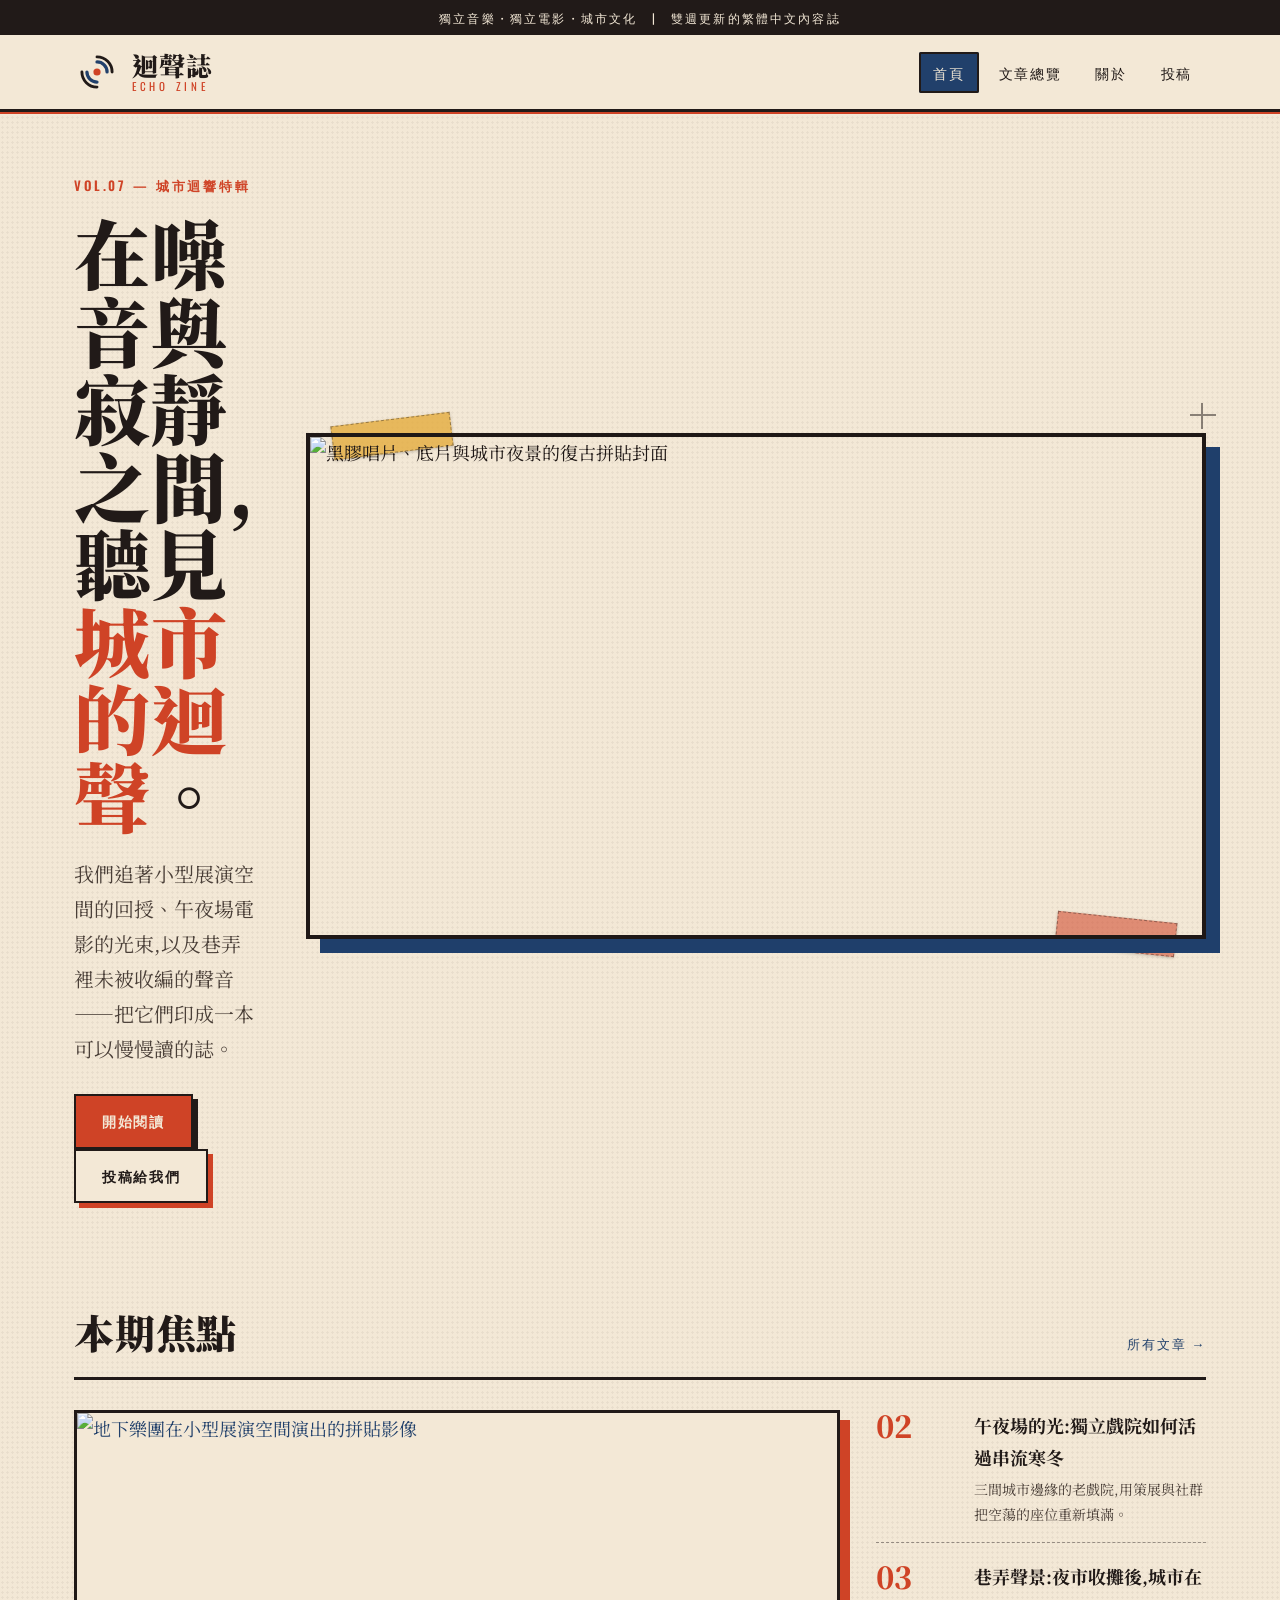
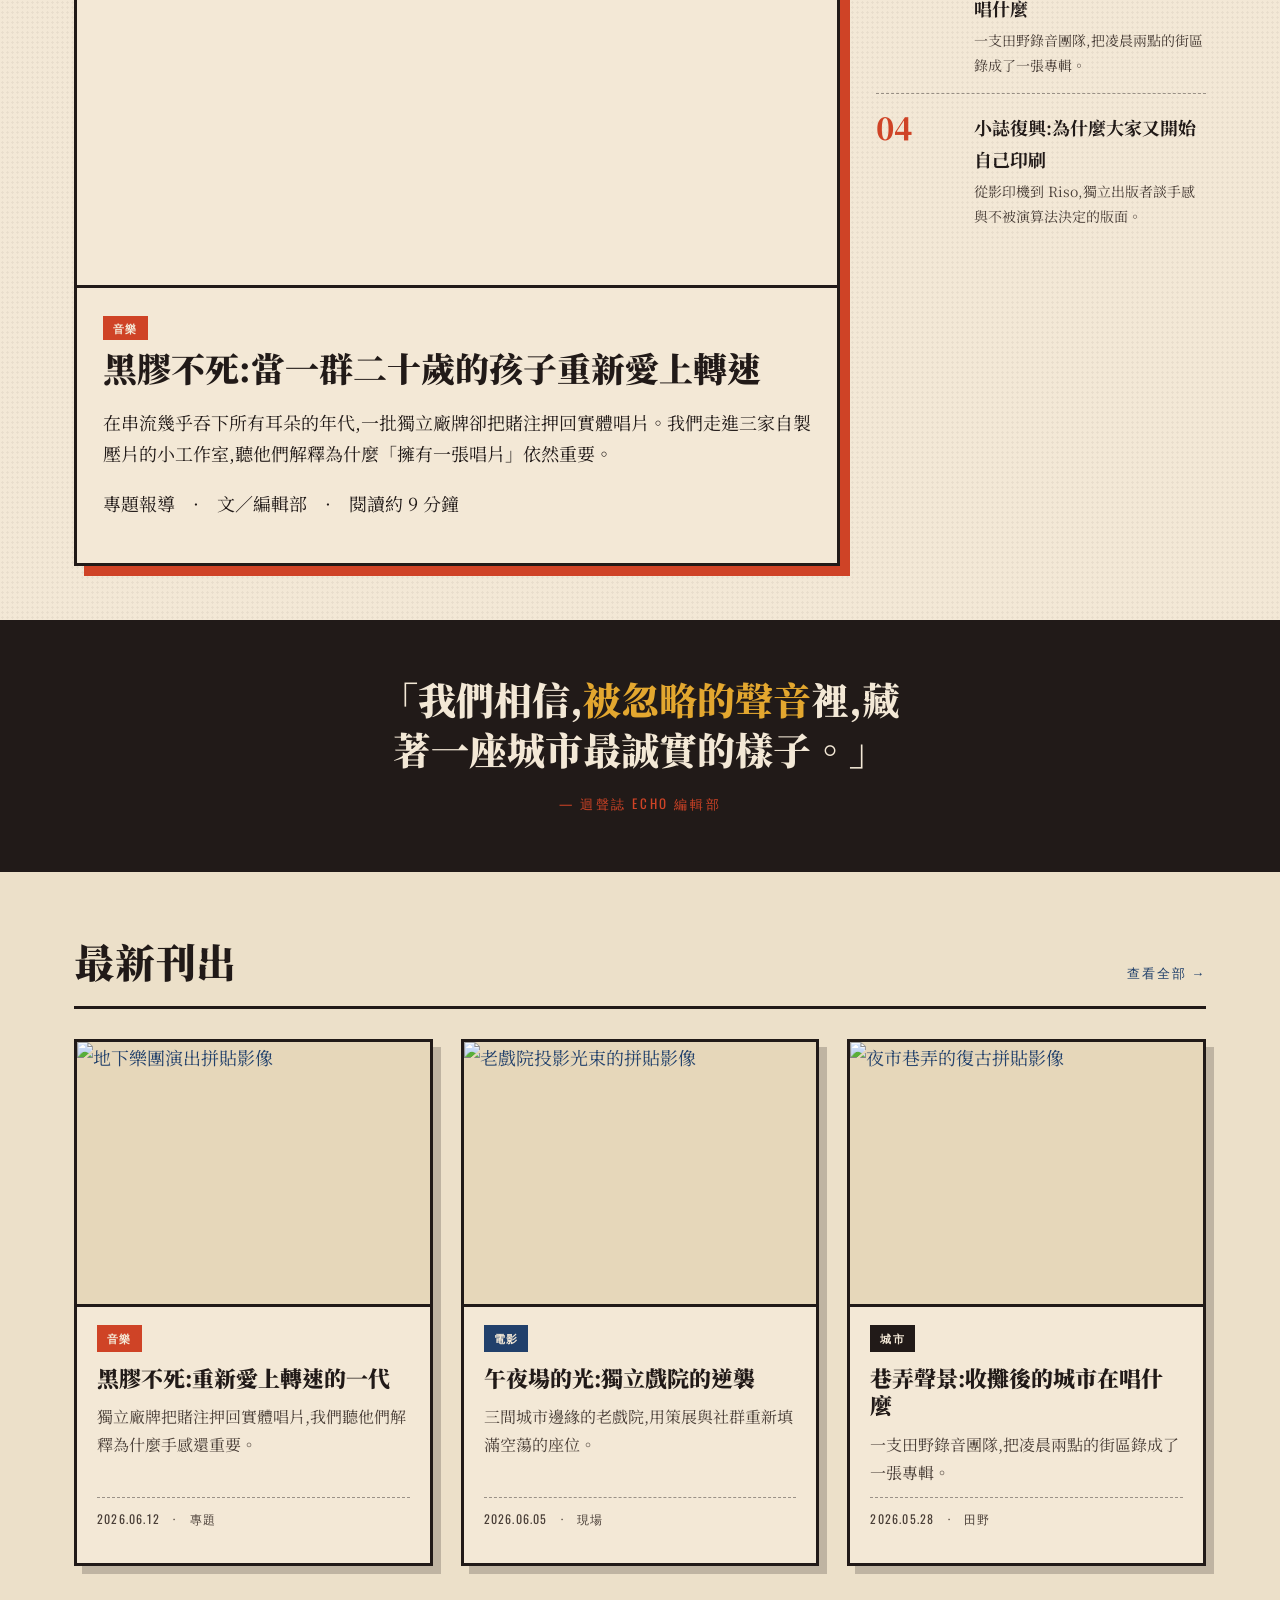
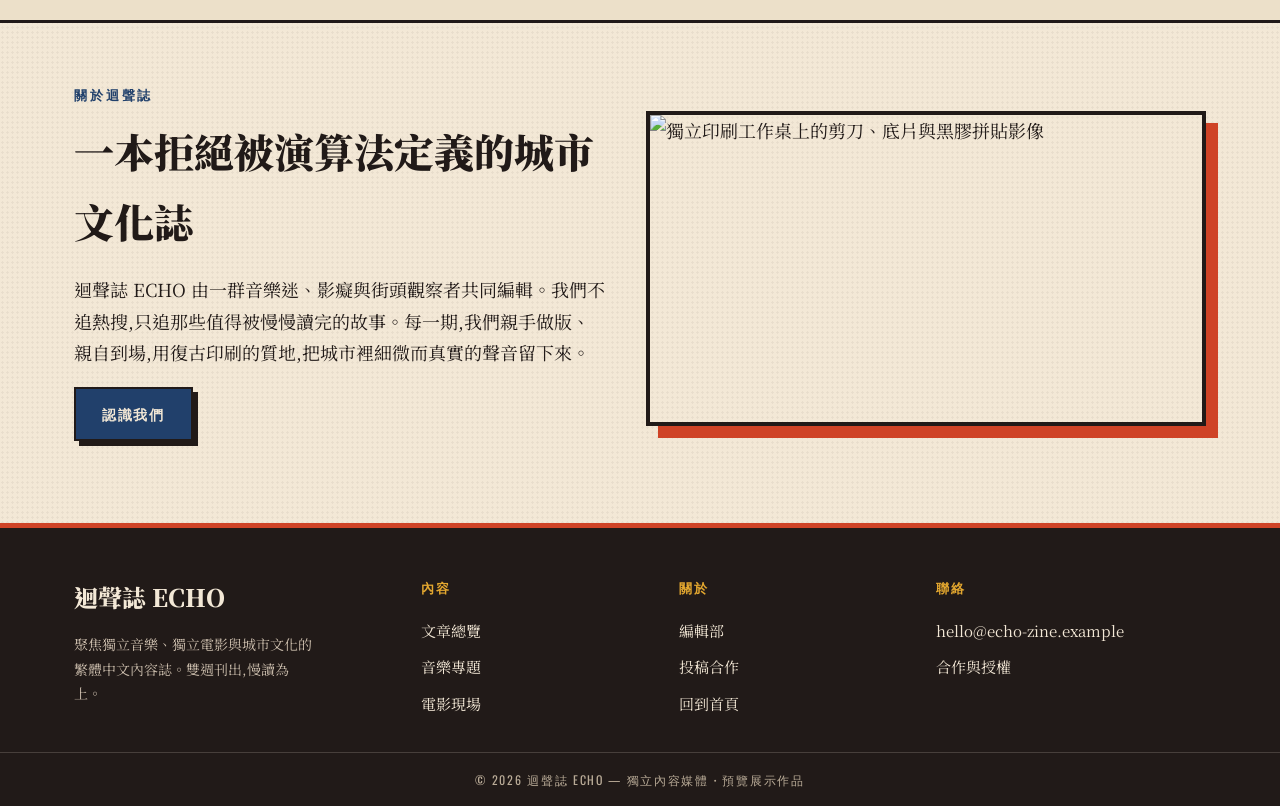
==== index.html @ e26f90a2 "迴聲誌 ECHO 預覽站初版" ====
<!DOCTYPE html>
<html lang="zh-Hant">
<head>
<meta charset="UTF-8">
<meta name="viewport" content="width=device-width, initial-scale=1">
<title>迴聲誌 ECHO｜獨立音樂・電影・城市文化內容誌</title>
<meta name="description" content="迴聲誌 ECHO 是一本聚焦獨立音樂、獨立電影與城市文化的繁體中文內容媒體。我們報導地下樂團、小型影展、街區巷弄與創作者故事,以復古印刷的編輯眼光記錄這座城市的迴響。">
<meta name="keywords" content="獨立音樂,獨立電影,城市文化,地下樂團,影展,黑膠,文化誌,內容媒體,迴聲誌,ECHO">
<link rel="canonical" href="https://izzo24.github.io/echo-zine/index.html">
<meta property="og:type" content="website">
<meta property="og:site_name" content="迴聲誌 ECHO">
<meta property="og:title" content="迴聲誌 ECHO｜獨立音樂・電影・城市文化內容誌">
<meta property="og:description" content="聚焦獨立音樂、獨立電影與城市文化的繁體中文內容媒體,以復古印刷的編輯眼光記錄城市迴響。">
<meta property="og:url" content="https://izzo24.github.io/echo-zine/index.html">
<meta property="og:image" content="https://izzo24.github.io/echo-zine/images/hero.webp">
<meta name="twitter:card" content="summary_large_image">
<link rel="icon" href="./favicon.svg" type="image/svg+xml">
<link rel="preconnect" href="https://fonts.googleapis.com">
<link rel="preconnect" href="https://fonts.gstatic.com" crossorigin>
<link href="https://fonts.googleapis.com/css2?family=Noto+Serif+TC:wght@400;700;900&family=Oswald:wght@500;600&display=swap" rel="stylesheet">
<link rel="stylesheet" href="./style.css">
<script type="application/ld+json">
{
  "@context":"https://schema.org",
  "@graph":[
    {"@type":"Organization","@id":"https://izzo24.github.io/echo-zine/#org","name":"迴聲誌 ECHO","url":"https://izzo24.github.io/echo-zine/","logo":"https://izzo24.github.io/echo-zine/favicon.svg","description":"聚焦獨立音樂、獨立電影與城市文化的繁體中文內容媒體。","sameAs":[]},
    {"@type":"WebSite","@id":"https://izzo24.github.io/echo-zine/#site","url":"https://izzo24.github.io/echo-zine/","name":"迴聲誌 ECHO","inLanguage":"zh-Hant","publisher":{"@id":"https://izzo24.github.io/echo-zine/#org"}}
  ]
}
</script>
</head>
<body>
<div class="topbar">獨立音樂・獨立電影・城市文化　|　雙週更新的繁體中文內容誌</div>
<header class="site-header">
  <nav class="nav" aria-label="主選單">
    <a class="brand" href="./index.html" aria-label="迴聲誌 ECHO 首頁">
      <svg viewBox="0 0 64 64" role="img" aria-hidden="true">
        <circle cx="32" cy="32" r="5" fill="#cf4326"/>
        <path d="M32 18a14 14 0 0 1 14 14" fill="none" stroke="#21406b" stroke-width="4.5" stroke-linecap="round"/>
        <path d="M32 11a21 21 0 0 1 21 21" fill="none" stroke="#211a18" stroke-width="4" stroke-linecap="round"/>
        <path d="M32 46a14 14 0 0 1-14-14" fill="none" stroke="#21406b" stroke-width="4.5" stroke-linecap="round"/>
        <path d="M32 53a21 21 0 0 1-21-21" fill="none" stroke="#211a18" stroke-width="4" stroke-linecap="round"/>
      </svg>
      <span class="brand-text"><span class="zh">迴聲誌</span><span class="en">Echo Zine</span></span>
    </a>
    <button class="nav-toggle" aria-expanded="false" aria-controls="nav-links">選單</button>
    <ul class="nav-links" id="nav-links">
      <li><a href="./index.html" aria-current="page">首頁</a></li>
      <li><a href="./articles.html">文章總覽</a></li>
      <li><a href="./about.html">關於</a></li>
      <li><a href="./submit.html">投稿</a></li>
    </ul>
  </nav>
</header>

<main>
  <!-- HERO -->
  <section class="hero">
    <div class="container hero-grid">
      <div class="hero-copy">
        <span class="kicker">Vol.07 — 城市迴響特輯</span>
        <h1>在噪音與寂靜之間,<br>聽見<span class="em">城市的迴聲</span>。</h1>
        <p class="lead">我們追著小型展演空間的回授、午夜場電影的光束,以及巷弄裡未被收編的聲音——把它們印成一本可以慢慢讀的誌。</p>
        <div>
          <a class="btn" href="./articles.html">開始閱讀</a>
          <a class="btn btn--ghost" href="./submit.html">投稿給我們</a>
        </div>
      </div>
      <div class="hero-figure">
        <span class="tape" aria-hidden="true"></span>
        <span class="tape tape--2" aria-hidden="true"></span>
        <span class="regmark" style="top:-30px;right:-10px" aria-hidden="true"></span>
        <img src="./images/hero.webp" width="900" height="506" alt="黑膠唱片、底片與城市夜景的復古拼貼封面" fetchpriority="high">
      </div>
    </div>
  </section>

  <!-- FEATURED -->
  <section class="section">
    <div class="container">
      <div class="sec-head">
        <h2>本期焦點</h2>
        <a class="more" href="./articles.html">所有文章 →</a>
      </div>
      <div class="feature">
        <article class="feature-main">
          <a href="./article-vinyl.html"><img src="./images/music.webp" width="760" height="475" alt="地下樂團在小型展演空間演出的拼貼影像"></a>
          <div class="fm-body">
            <span class="tag">音樂</span>
            <h3><a href="./article-vinyl.html">黑膠不死:當一群二十歲的孩子重新愛上轉速</a></h3>
            <p class="excerpt">在串流幾乎吞下所有耳朵的年代,一批獨立廠牌卻把賭注押回實體唱片。我們走進三家自製壓片的小工作室,聽他們解釋為什麼「擁有一張唱片」依然重要。</p>
            <p class="meta">專題報導　·　文／編輯部　·　閱讀約 9 分鐘</p>
          </div>
        </article>
        <div class="feature-list">
          <article class="mini">
            <div class="num">02</div>
            <div>
              <h4><a href="./article-cinema.html">午夜場的光:獨立戲院如何活過串流寒冬</a></h4>
              <p>三間城市邊緣的老戲院,用策展與社群把空蕩的座位重新填滿。</p>
            </div>
          </article>
          <article class="mini">
            <div class="num">03</div>
            <div>
              <h4><a href="./articles.html">巷弄聲景:夜市收攤後,城市在唱什麼</a></h4>
              <p>一支田野錄音團隊,把凌晨兩點的街區錄成了一張專輯。</p>
            </div>
          </article>
          <article class="mini">
            <div class="num">04</div>
            <div>
              <h4><a href="./articles.html">小誌復興:為什麼大家又開始自己印刷</a></h4>
              <p>從影印機到 Riso,獨立出版者談手感與不被演算法決定的版面。</p>
            </div>
          </article>
        </div>
      </div>
    </div>
  </section>

  <!-- QUOTE BAND -->
  <section class="band">
    <div class="container">
      <blockquote>「我們相信,<span class="em">被忽略的聲音</span>裡,藏著一座城市最誠實的樣子。」</blockquote>
      <cite>— 迴聲誌 ECHO 編輯部</cite>
    </div>
  </section>

  <!-- LATEST GRID -->
  <section class="section section--alt">
    <div class="container">
      <div class="sec-head">
        <h2>最新刊出</h2>
        <a class="more" href="./articles.html">查看全部 →</a>
      </div>
      <div class="card-grid">
        <article class="card">
          <a class="card-thumb" href="./article-vinyl.html"><img src="./images/music.webp" width="360" height="270" alt="地下樂團演出拼貼影像" loading="lazy"></a>
          <div class="card-body">
            <span class="tag">音樂</span>
            <h3><a href="./article-vinyl.html">黑膠不死:重新愛上轉速的一代</a></h3>
            <p class="excerpt">獨立廠牌把賭注押回實體唱片,我們聽他們解釋為什麼手感還重要。</p>
            <p class="meta">2026.06.12　·　專題</p>
          </div>
        </article>
        <article class="card">
          <a class="card-thumb" href="./article-cinema.html"><img src="./images/cinema.webp" width="360" height="270" alt="老戲院投影光束的拼貼影像" loading="lazy"></a>
          <div class="card-body">
            <span class="tag tag--blue">電影</span>
            <h3><a href="./article-cinema.html">午夜場的光:獨立戲院的逆襲</a></h3>
            <p class="excerpt">三間城市邊緣的老戲院,用策展與社群重新填滿空蕩的座位。</p>
            <p class="meta">2026.06.05　·　現場</p>
          </div>
        </article>
        <article class="card">
          <a class="card-thumb" href="./articles.html"><img src="./images/city.webp" width="360" height="270" alt="夜市巷弄的復古拼貼影像" loading="lazy"></a>
          <div class="card-body">
            <span class="tag tag--ink">城市</span>
            <h3><a href="./articles.html">巷弄聲景:收攤後的城市在唱什麼</a></h3>
            <p class="excerpt">一支田野錄音團隊,把凌晨兩點的街區錄成了一張專輯。</p>
            <p class="meta">2026.05.28　·　田野</p>
          </div>
        </article>
      </div>
    </div>
  </section>

  <!-- ABOUT TEASER -->
  <section class="section">
    <div class="container about-hero">
      <div>
        <span class="kicker kicker--blue">關於迴聲誌</span>
        <h2 style="font-family:var(--font-head);font-weight:900;font-size:clamp(26px,3.4vw,40px);margin:.2em 0 .4em;">一本拒絕被演算法定義的城市文化誌</h2>
        <p>迴聲誌 ECHO 由一群音樂迷、影癡與街頭觀察者共同編輯。我們不追熱搜,只追那些值得被慢慢讀完的故事。每一期,我們親手做版、親自到場,用復古印刷的質地,把城市裡細微而真實的聲音留下來。</p>
        <p><a class="btn btn--blue" href="./about.html">認識我們</a></p>
      </div>
      <img src="./images/studio.webp" width="560" height="315" alt="獨立印刷工作桌上的剪刀、底片與黑膠拼貼影像" loading="lazy">
    </div>
  </section>
</main>

<footer class="site-footer">
  <div class="footer-grid">
    <div class="footer-brand">
      <div class="zh">迴聲誌 ECHO</div>
      <p>聚焦獨立音樂、獨立電影與城市文化的繁體中文內容誌。雙週刊出,慢讀為上。</p>
    </div>
    <div>
      <h4>內容</h4>
      <a href="./articles.html">文章總覽</a>
      <a href="./article-vinyl.html">音樂專題</a>
      <a href="./article-cinema.html">電影現場</a>
    </div>
    <div>
      <h4>關於</h4>
      <a href="./about.html">編輯部</a>
      <a href="./submit.html">投稿合作</a>
      <a href="./index.html">回到首頁</a>
    </div>
    <div>
      <h4>聯絡</h4>
      <a href="./submit.html">hello@echo-zine.example</a>
      <a href="./submit.html">合作與授權</a>
    </div>
  </div>
  <div class="footer-bottom">© <span data-year>2026</span> 迴聲誌 ECHO — 獨立內容媒體・預覽展示作品</div>
</footer>
<script src="./main.js"></script>
</body>
</html>
---- style.css ----
/* ======================================================================
   迴聲誌 ECHO — 復古印刷・拼貼 zine 風格
   獨立音樂・電影・城市文化內容媒體
   色彩、字級皆以 CSS 變數管理；RWD;無 Emoji。
   ====================================================================== */

:root{
  --paper:#f3e8d6;
  --paper-2:#ece0c9;
  --paper-3:#e6d7ba;
  --ink:#211a18;
  --ink-soft:#4a3f38;
  --red:#cf4326;
  --red-deep:#a8331c;
  --blue:#21406b;
  --blue-deep:#162f4d;
  --mustard:#e3a72f;
  --line:rgba(33,26,24,.18);
  --line-strong:rgba(33,26,24,.42);
  --shadow:rgba(33,26,24,.22);
  --font-head:"Noto Serif TC",Georgia,serif;
  --font-body:"Noto Serif TC",Georgia,serif;
  --font-label:"Oswald","Noto Sans TC",sans-serif;
  --maxw:1180px;
}

*,*::before,*::after{box-sizing:border-box;}
html{scroll-behavior:smooth;}
body{
  margin:0;
  font-family:var(--font-body);
  color:var(--ink);
  background-color:var(--paper);
  background-image:
    radial-gradient(rgba(33,26,24,.05) 1px,transparent 1.4px);
  background-size:5px 5px;
  line-height:1.75;
  font-size:18px;
  -webkit-font-smoothing:antialiased;
  text-rendering:optimizeLegibility;
}
img{max-width:100%;display:block;}
a{color:var(--blue);text-decoration:none;}
a:hover{color:var(--red);}

.container{max-width:var(--maxw);margin:0 auto;padding:0 24px;}

/* ---------- Labels / eyebrows ---------- */
.kicker{
  font-family:var(--font-label);
  text-transform:uppercase;
  letter-spacing:.22em;
  font-weight:600;
  font-size:13px;
  color:var(--red);
  display:inline-block;
}
.kicker--blue{color:var(--blue);}

/* ---------- Header / Nav ---------- */
.topbar{
  background:var(--ink);
  color:var(--paper);
  font-family:var(--font-label);
  text-transform:uppercase;
  letter-spacing:.18em;
  font-size:12px;
  text-align:center;
  padding:7px 16px;
}
.site-header{
  position:sticky;top:0;z-index:50;
  background:var(--paper);
  border-bottom:3px solid var(--ink);
  box-shadow:0 2px 0 var(--red);
}
.nav{
  display:flex;align-items:center;justify-content:space-between;
  gap:18px;padding:14px 24px;max-width:var(--maxw);margin:0 auto;
}
.brand{display:flex;align-items:center;gap:12px;}
.brand svg{display:block;height:46px;width:auto;}
.brand-text{line-height:1;}
.brand-text .zh{font-family:var(--font-head);font-weight:900;font-size:26px;letter-spacing:.04em;color:var(--ink);}
.brand-text .en{font-family:var(--font-label);text-transform:uppercase;letter-spacing:.34em;font-size:11px;color:var(--red);display:block;margin-top:3px;}
.nav-links{display:flex;gap:6px;align-items:center;list-style:none;margin:0;padding:0;}
.nav-links a{
  font-family:var(--font-label);
  text-transform:uppercase;letter-spacing:.12em;font-size:14px;font-weight:500;
  color:var(--ink);padding:8px 12px;border:2px solid transparent;border-radius:2px;
}
.nav-links a:hover,.nav-links a[aria-current="page"]{
  color:var(--paper);background:var(--blue);border-color:var(--ink);
}
.nav-toggle{display:none;background:var(--ink);color:var(--paper);border:none;
  font-family:var(--font-label);text-transform:uppercase;letter-spacing:.1em;
  padding:9px 14px;font-size:14px;cursor:pointer;}

/* ---------- Buttons ---------- */
.btn{
  display:inline-block;font-family:var(--font-label);text-transform:uppercase;
  letter-spacing:.12em;font-weight:600;font-size:14px;padding:13px 26px;
  border:2.5px solid var(--ink);background:var(--red);color:var(--paper);
  box-shadow:5px 5px 0 var(--ink);transition:transform .12s,box-shadow .12s;cursor:pointer;
}
.btn:hover{color:var(--paper);transform:translate(2px,2px);box-shadow:2px 2px 0 var(--ink);}
.btn--blue{background:var(--blue);}
.btn--ghost{background:var(--paper);color:var(--ink);box-shadow:5px 5px 0 var(--red);}
.btn--ghost:hover{color:var(--ink);}

/* ---------- Hero ---------- */
.hero{padding:56px 0 40px;position:relative;overflow:hidden;}
.hero-grid{display:grid;grid-template-columns:1.05fr .95fr;gap:48px;align-items:center;}
.hero h1{
  font-family:var(--font-head);font-weight:900;line-height:1.02;
  font-size:clamp(40px,6vw,76px);margin:.18em 0 .3em;letter-spacing:.01em;
}
.hero h1 .em{color:var(--red);}
.hero p.lead{font-size:20px;color:var(--ink-soft);margin:0 0 28px;max-width:34ch;}
.hero-figure{position:relative;}
.hero-figure img{
  border:4px solid var(--ink);
  box-shadow:14px 14px 0 var(--blue);
  filter:contrast(1.02);
}
.tape{
  position:absolute;width:120px;height:34px;background:rgba(227,167,47,.72);
  border:1px dashed rgba(33,26,24,.4);transform:rotate(-7deg);
  top:-14px;left:26px;box-shadow:0 1px 3px var(--shadow);
}
.tape--2{top:auto;left:auto;bottom:-12px;right:30px;transform:rotate(6deg);background:rgba(207,67,38,.55);}

/* registration mark */
.regmark{position:absolute;width:26px;height:26px;opacity:.5;}
.regmark::before,.regmark::after{content:"";position:absolute;background:var(--ink);}
.regmark::before{left:11px;top:0;width:2px;height:26px;}
.regmark::after{top:11px;left:0;height:2px;width:26px;}

/* ---------- Section heading ---------- */
.section{padding:54px 0;}
.section--alt{background:var(--paper-2);border-top:3px solid var(--ink);border-bottom:3px solid var(--ink);}
.sec-head{display:flex;align-items:baseline;justify-content:space-between;gap:16px;
  border-bottom:3px solid var(--ink);padding-bottom:10px;margin-bottom:30px;flex-wrap:wrap;}
.sec-head h2{font-family:var(--font-head);font-weight:900;font-size:clamp(26px,3.4vw,40px);margin:0;letter-spacing:.02em;}
.sec-head .more{font-family:var(--font-label);text-transform:uppercase;letter-spacing:.14em;font-size:13px;}

/* ---------- Article cards ---------- */
.card-grid{display:grid;grid-template-columns:repeat(3,1fr);gap:28px;}
.card{
  background:var(--paper);border:3px solid var(--ink);
  box-shadow:8px 8px 0 var(--shadow);display:flex;flex-direction:column;
  transition:transform .12s,box-shadow .12s;
}
.card:hover{transform:translate(-2px,-2px);box-shadow:11px 11px 0 var(--blue);}
.card-thumb{border-bottom:3px solid var(--ink);aspect-ratio:4/3;overflow:hidden;background:var(--paper-3);}
.card-thumb img{width:100%;height:100%;object-fit:cover;}
.card-body{padding:18px 20px 22px;display:flex;flex-direction:column;gap:10px;flex:1;}
.tag{align-self:flex-start;font-family:var(--font-label);text-transform:uppercase;letter-spacing:.12em;
  font-size:11px;font-weight:600;color:var(--paper);background:var(--red);padding:4px 10px;}
.tag--blue{background:var(--blue);}
.tag--ink{background:var(--ink);}
.card h3{font-family:var(--font-head);font-weight:900;font-size:22px;line-height:1.25;margin:2px 0;}
.card h3 a{color:var(--ink);}
.card h3 a:hover{color:var(--red);}
.card .excerpt{color:var(--ink-soft);font-size:16px;margin:0;}
.card .meta{margin-top:auto;font-family:var(--font-label);text-transform:uppercase;letter-spacing:.1em;
  font-size:12px;color:var(--ink-soft);border-top:1px dashed var(--line-strong);padding-top:10px;}

/* feature row (big + list) */
.feature{display:grid;grid-template-columns:1.4fr 1fr;gap:36px;align-items:stretch;}
.feature-main{border:3px solid var(--ink);box-shadow:10px 10px 0 var(--red);background:var(--paper);}
.feature-main img{width:100%;aspect-ratio:16/10;object-fit:cover;border-bottom:3px solid var(--ink);}
.feature-main .fm-body{padding:22px 26px 26px;}
.feature-main h3{font-family:var(--font-head);font-weight:900;font-size:clamp(24px,3vw,34px);line-height:1.18;margin:.2em 0;}
.feature-main h3 a{color:var(--ink);}
.feature-list{display:flex;flex-direction:column;gap:18px;}
.mini{display:grid;grid-template-columns:84px 1fr;gap:14px;border-bottom:1px dashed var(--line-strong);padding-bottom:16px;}
.mini:last-child{border-bottom:none;}
.mini .num{font-family:var(--font-head);font-weight:900;font-size:30px;color:var(--red);line-height:1;}
.mini h4{font-family:var(--font-head);font-weight:700;font-size:18px;margin:0 0 4px;}
.mini h4 a{color:var(--ink);}
.mini p{margin:0;font-size:14px;color:var(--ink-soft);}

/* ---------- Pull / quote band ---------- */
.band{background:var(--ink);color:var(--paper);padding:54px 0;text-align:center;}
.band blockquote{font-family:var(--font-head);font-weight:900;font-size:clamp(24px,3.6vw,38px);
  line-height:1.32;margin:0 auto;max-width:24ch;}
.band blockquote .em{color:var(--mustard);}
.band cite{display:block;margin-top:18px;font-family:var(--font-label);text-transform:uppercase;
  letter-spacing:.2em;font-size:13px;color:var(--red);font-style:normal;}

/* ---------- Article (single) ---------- */
.breadcrumb{font-family:var(--font-label);text-transform:uppercase;letter-spacing:.1em;
  font-size:12px;color:var(--ink-soft);padding:18px 0 0;}
.breadcrumb a{color:var(--blue);}
.article{max-width:760px;margin:0 auto;padding:18px 0 50px;}
.article-head h1{font-family:var(--font-head);font-weight:900;font-size:clamp(30px,4.4vw,52px);
  line-height:1.08;margin:.2em 0 .25em;}
.article-meta{font-family:var(--font-label);text-transform:uppercase;letter-spacing:.12em;
  font-size:13px;color:var(--ink-soft);border-top:2px solid var(--ink);border-bottom:2px solid var(--ink);
  padding:10px 0;margin:18px 0 26px;display:flex;gap:18px;flex-wrap:wrap;}
.article-hero{border:4px solid var(--ink);box-shadow:12px 12px 0 var(--blue);margin:0 0 14px;}
.article figure figcaption,.cap{font-size:13px;color:var(--ink-soft);font-style:italic;margin:8px 0 26px;}
.article p{margin:0 0 22px;}
.article h2{font-family:var(--font-head);font-weight:900;font-size:28px;margin:38px 0 14px;
  padding-left:14px;border-left:6px solid var(--red);}
.article h3{font-family:var(--font-head);font-weight:700;font-size:21px;margin:28px 0 10px;}
.article blockquote{border-left:4px solid var(--blue);background:var(--paper-2);
  margin:26px 0;padding:16px 22px;font-size:21px;font-style:italic;}
.article ul{padding-left:1.2em;}
.article li{margin:6px 0;}
.byline-card{display:flex;gap:16px;align-items:center;border:3px solid var(--ink);
  background:var(--paper-2);padding:18px 20px;margin:36px 0;box-shadow:6px 6px 0 var(--shadow);}
.byline-card .av{width:56px;height:56px;border-radius:50%;background:var(--red);flex:none;
  border:2px solid var(--ink);}

/* related */
.related{border-top:3px solid var(--ink);padding-top:26px;margin-top:40px;}

/* ---------- About ---------- */
.about-hero{display:grid;grid-template-columns:1fr 1fr;gap:40px;align-items:center;}
.about-hero img{border:4px solid var(--ink);box-shadow:12px 12px 0 var(--red);}
.values{display:grid;grid-template-columns:repeat(3,1fr);gap:24px;}
.value{border:3px solid var(--ink);background:var(--paper);padding:24px;box-shadow:7px 7px 0 var(--shadow);}
.value .n{font-family:var(--font-head);font-weight:900;font-size:34px;color:var(--blue);}
.value h3{font-family:var(--font-head);font-weight:900;font-size:21px;margin:6px 0 8px;}
.value p{margin:0;font-size:16px;color:var(--ink-soft);}
.stat-row{display:grid;grid-template-columns:repeat(4,1fr);gap:18px;text-align:center;}
.stat .big{font-family:var(--font-head);font-weight:900;font-size:clamp(32px,5vw,52px);color:var(--red);line-height:1;}
.stat .lbl{font-family:var(--font-label);text-transform:uppercase;letter-spacing:.14em;font-size:12px;color:var(--ink-soft);margin-top:6px;}
.team{display:grid;grid-template-columns:repeat(3,1fr);gap:24px;}
.member{border:3px solid var(--ink);background:var(--paper);padding:22px;box-shadow:6px 6px 0 var(--blue);}
.member .av{width:64px;height:64px;border-radius:50%;border:2px solid var(--ink);background:var(--mustard);margin-bottom:12px;}
.member h3{font-family:var(--font-head);font-weight:900;font-size:20px;margin:0 0 2px;}
.member .role{font-family:var(--font-label);text-transform:uppercase;letter-spacing:.1em;font-size:12px;color:var(--red);}

/* ---------- Contact / submit ---------- */
.contact-grid{display:grid;grid-template-columns:1fr 1fr;gap:40px;}
.field{margin-bottom:18px;}
.field label{display:block;font-family:var(--font-label);text-transform:uppercase;
  letter-spacing:.1em;font-size:13px;margin-bottom:6px;}
.field input,.field textarea,.field select{
  width:100%;font-family:var(--font-body);font-size:16px;padding:12px 14px;
  border:2.5px solid var(--ink);background:var(--paper);color:var(--ink);}
.field input:focus,.field textarea:focus,.field select:focus{outline:3px solid var(--blue);outline-offset:0;}
.info-list{list-style:none;margin:0;padding:0;}
.info-list li{border-bottom:1px dashed var(--line-strong);padding:14px 0;}
.info-list .k{font-family:var(--font-label);text-transform:uppercase;letter-spacing:.12em;font-size:12px;color:var(--red);}
.note{background:var(--paper-2);border:3px solid var(--ink);padding:16px 18px;font-size:15px;box-shadow:5px 5px 0 var(--shadow);}

/* ---------- Stamps / decoration ---------- */
.stamp{display:inline-block;border:3px solid var(--red);color:var(--red);
  font-family:var(--font-label);text-transform:uppercase;letter-spacing:.14em;font-weight:600;
  font-size:13px;padding:7px 14px;transform:rotate(-4deg);border-radius:4px;}

/* ---------- Footer ---------- */
.site-footer{background:var(--ink);color:var(--paper);margin-top:10px;border-top:5px solid var(--red);}
.footer-grid{display:grid;grid-template-columns:1.4fr 1fr 1fr 1.2fr;gap:32px;padding:48px 24px 30px;max-width:var(--maxw);margin:0 auto;}
.footer-grid h4{font-family:var(--font-label);text-transform:uppercase;letter-spacing:.16em;
  font-size:13px;color:var(--mustard);margin:0 0 14px;}
.footer-grid a{color:var(--paper);display:block;padding:5px 0;font-size:15px;}
.footer-grid a:hover{color:var(--red);}
.footer-brand .zh{font-family:var(--font-head);font-weight:900;font-size:24px;}
.footer-brand p{color:#cdbfae;font-size:14px;max-width:30ch;}
.footer-bottom{border-top:1px solid rgba(243,232,214,.18);text-align:center;
  font-family:var(--font-label);text-transform:uppercase;letter-spacing:.14em;font-size:12px;
  color:#b9ab97;padding:16px;}

/* ---------- Responsive ---------- */
@media(max-width:900px){
  .hero-grid,.feature,.about-hero,.contact-grid{grid-template-columns:1fr;}
  .card-grid,.values,.team{grid-template-columns:1fr 1fr;}
  .footer-grid{grid-template-columns:1fr 1fr;}
  .stat-row{grid-template-columns:1fr 1fr;}
  .hero-figure{order:-1;}
}
@media(max-width:620px){
  body{font-size:17px;}
  .nav-links{display:none;position:absolute;top:100%;left:0;right:0;background:var(--paper);
    flex-direction:column;border-bottom:3px solid var(--ink);padding:10px 16px;gap:2px;}
  .nav-links.open{display:flex;}
  .nav-links a{display:block;width:100%;}
  .nav-toggle{display:block;}
  .card-grid,.values,.team,.stat-row,.footer-grid{grid-template-columns:1fr;}
  .hero-figure img{box-shadow:8px 8px 0 var(--blue);}
  .feature-main{box-shadow:6px 6px 0 var(--red);}
}
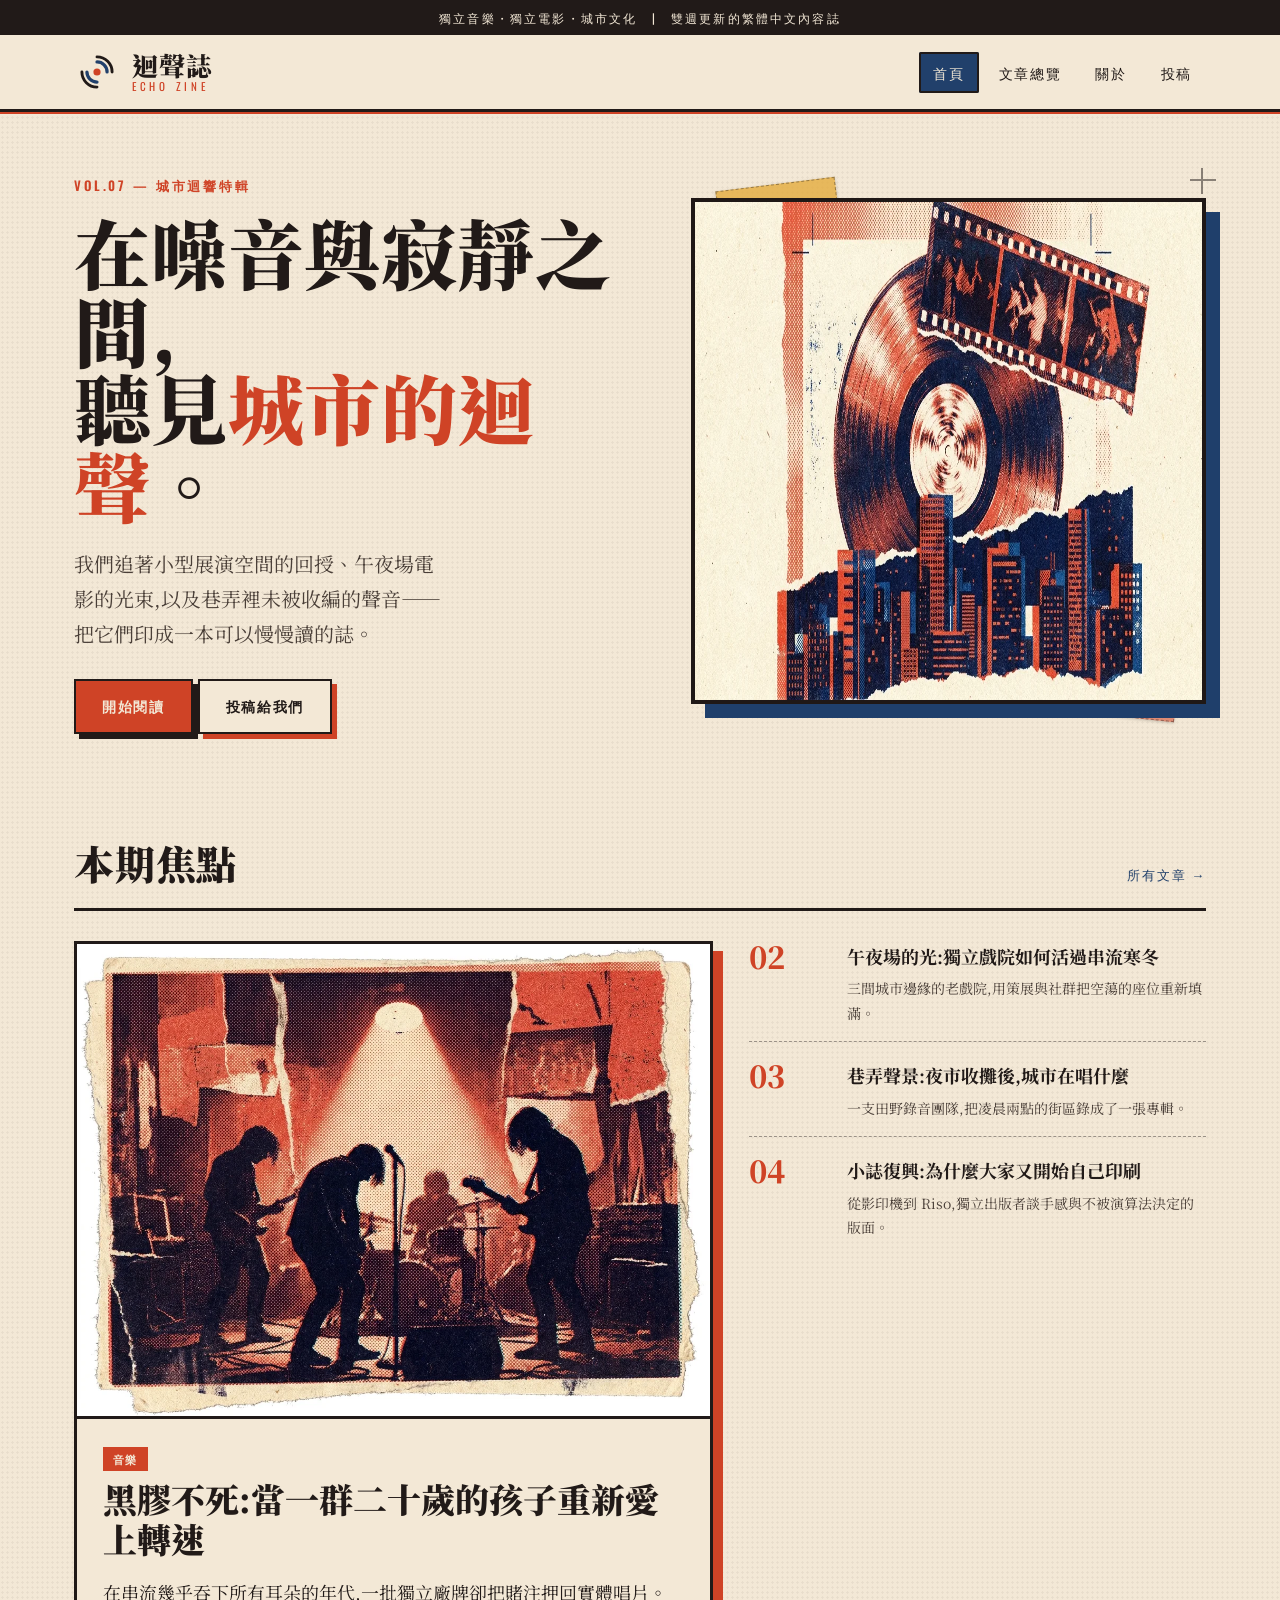
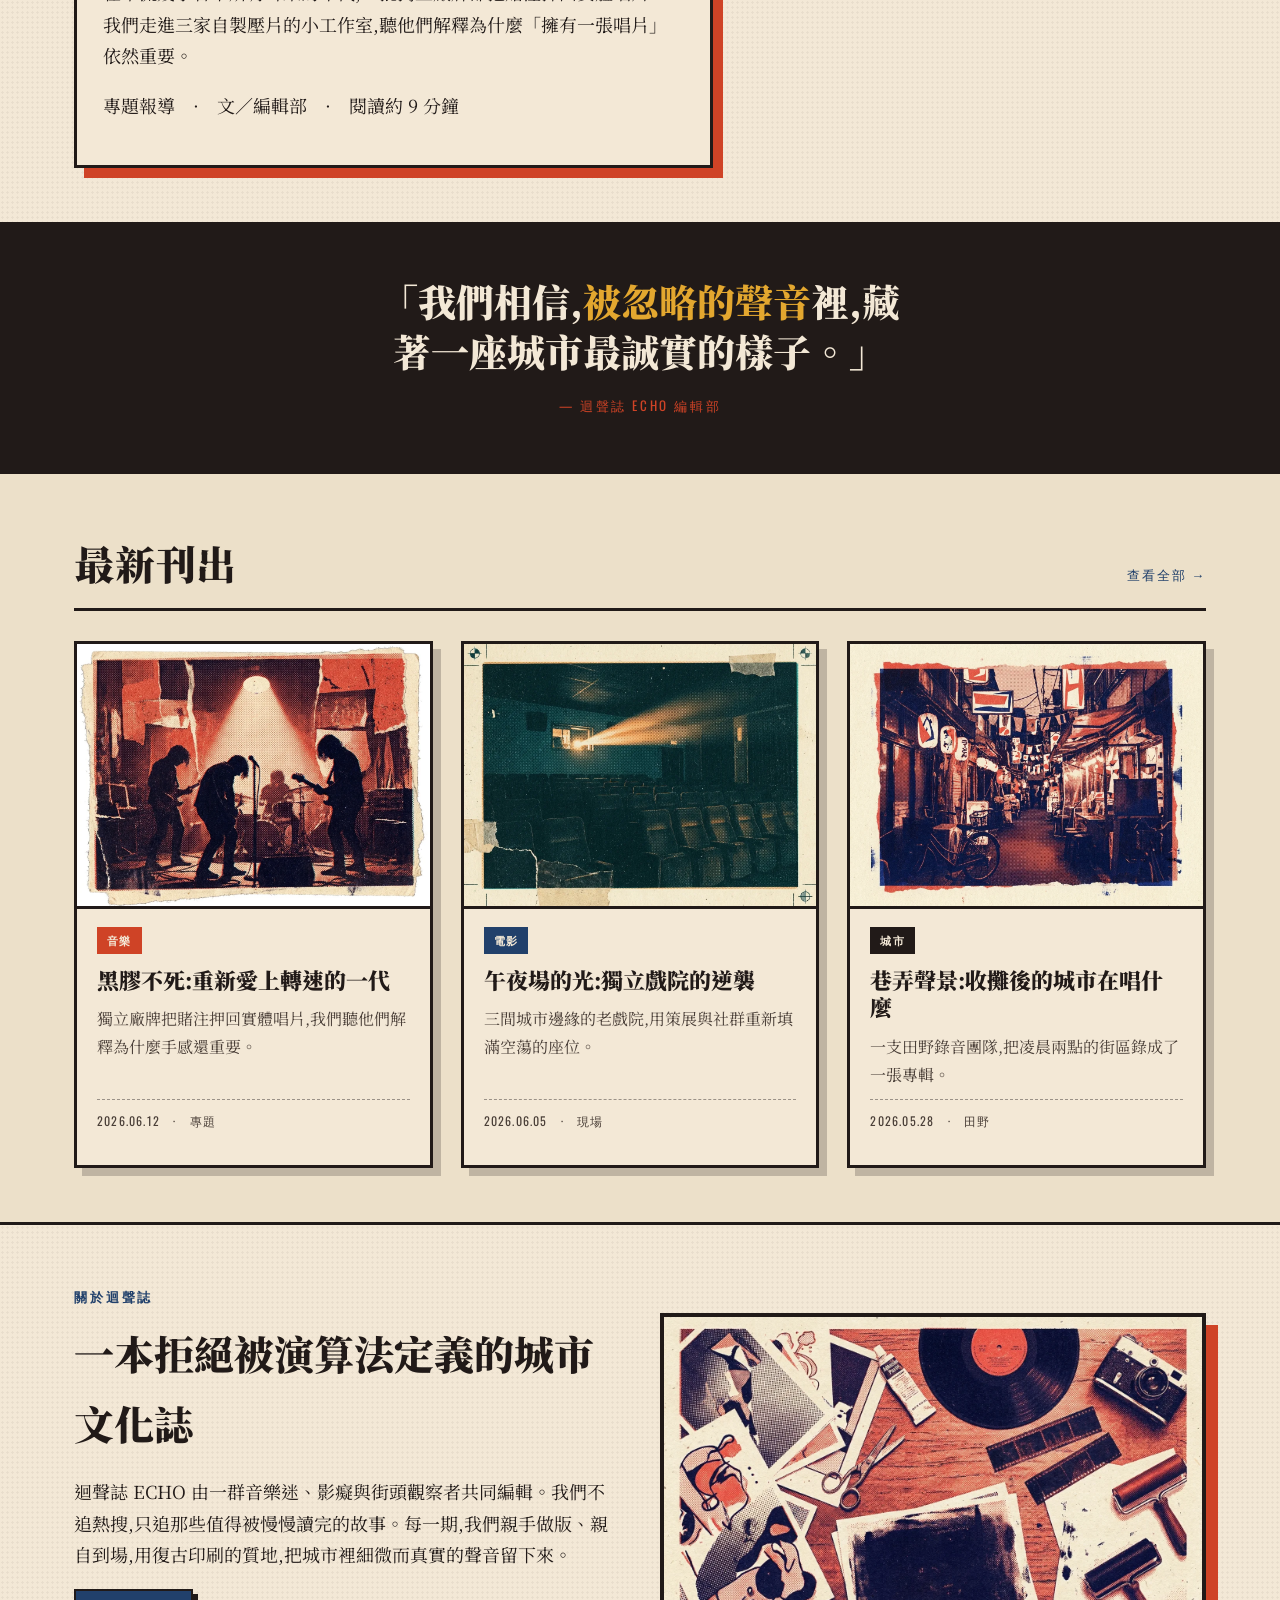
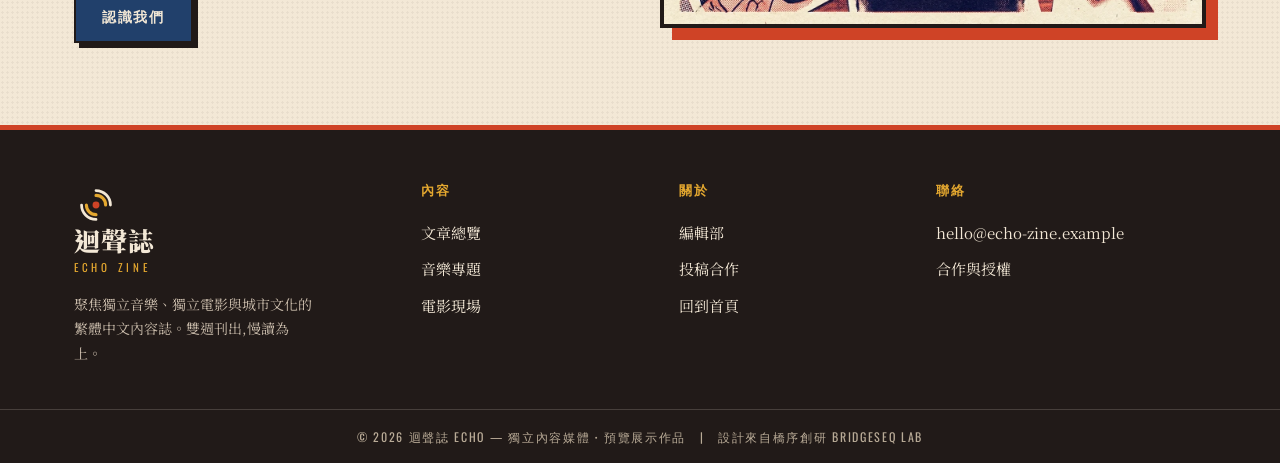
==== commit 6f23152b: "footer:統一 logo lockup 與 header 對稱;版權後加上設計來自橋序創研" ====
--- a/index.html
+++ b/index.html
@@ -183,7 +183,16 @@
 <footer class="site-footer">
   <div class="footer-grid">
     <div class="footer-brand">
-      <div class="zh">迴聲誌 ECHO</div>
+      <a class="footer-logo" href="./index.html" aria-label="迴聲誌 ECHO 首頁">
+        <svg viewBox="0 0 64 64" role="img" aria-hidden="true">
+          <circle cx="32" cy="32" r="5" fill="#cf4326"/>
+          <path d="M32 18a14 14 0 0 1 14 14" fill="none" stroke="#e3a72f" stroke-width="4.5" stroke-linecap="round"/>
+          <path d="M32 11a21 21 0 0 1 21 21" fill="none" stroke="#f3e8d6" stroke-width="4" stroke-linecap="round"/>
+          <path d="M32 46a14 14 0 0 1-14-14" fill="none" stroke="#e3a72f" stroke-width="4.5" stroke-linecap="round"/>
+          <path d="M32 53a21 21 0 0 1-21-21" fill="none" stroke="#f3e8d6" stroke-width="4" stroke-linecap="round"/>
+        </svg>
+        <span class="brand-text"><span class="zh">迴聲誌</span><span class="en">Echo Zine</span></span>
+      </a>
       <p>聚焦獨立音樂、獨立電影與城市文化的繁體中文內容誌。雙週刊出,慢讀為上。</p>
     </div>
     <div>
@@ -204,7 +213,7 @@
       <a href="./submit.html">合作與授權</a>
     </div>
   </div>
-  <div class="footer-bottom">© <span data-year>2026</span> 迴聲誌 ECHO — 獨立內容媒體・預覽展示作品</div>
+  <div class="footer-bottom">© <span data-year>2026</span> 迴聲誌 ECHO — 獨立內容媒體・預覽展示作品　|　設計來自橋序創研 BridgeSeq Lab</div>
 </footer>
 <script src="./main.js"></script>
 </body>
--- a/style.css
+++ b/style.css
@@ -260,7 +260,11 @@
   font-size:13px;color:var(--mustard);margin:0 0 14px;}
 .footer-grid a{color:var(--paper);display:block;padding:5px 0;font-size:15px;}
 .footer-grid a:hover{color:var(--red);}
-.footer-brand .zh{font-family:var(--font-head);font-weight:900;font-size:24px;}
+.footer-logo{display:inline-flex;align-items:center;gap:12px;margin-bottom:14px;}
+.footer-logo svg{height:44px;width:auto;display:block;}
+.footer-logo:hover{opacity:.88;}
+.footer-logo .zh{color:var(--paper);}
+.footer-logo .en{color:var(--mustard);}
 .footer-brand p{color:#cdbfae;font-size:14px;max-width:30ch;}
 .footer-bottom{border-top:1px solid rgba(243,232,214,.18);text-align:center;
   font-family:var(--font-label);text-transform:uppercase;letter-spacing:.14em;font-size:12px;
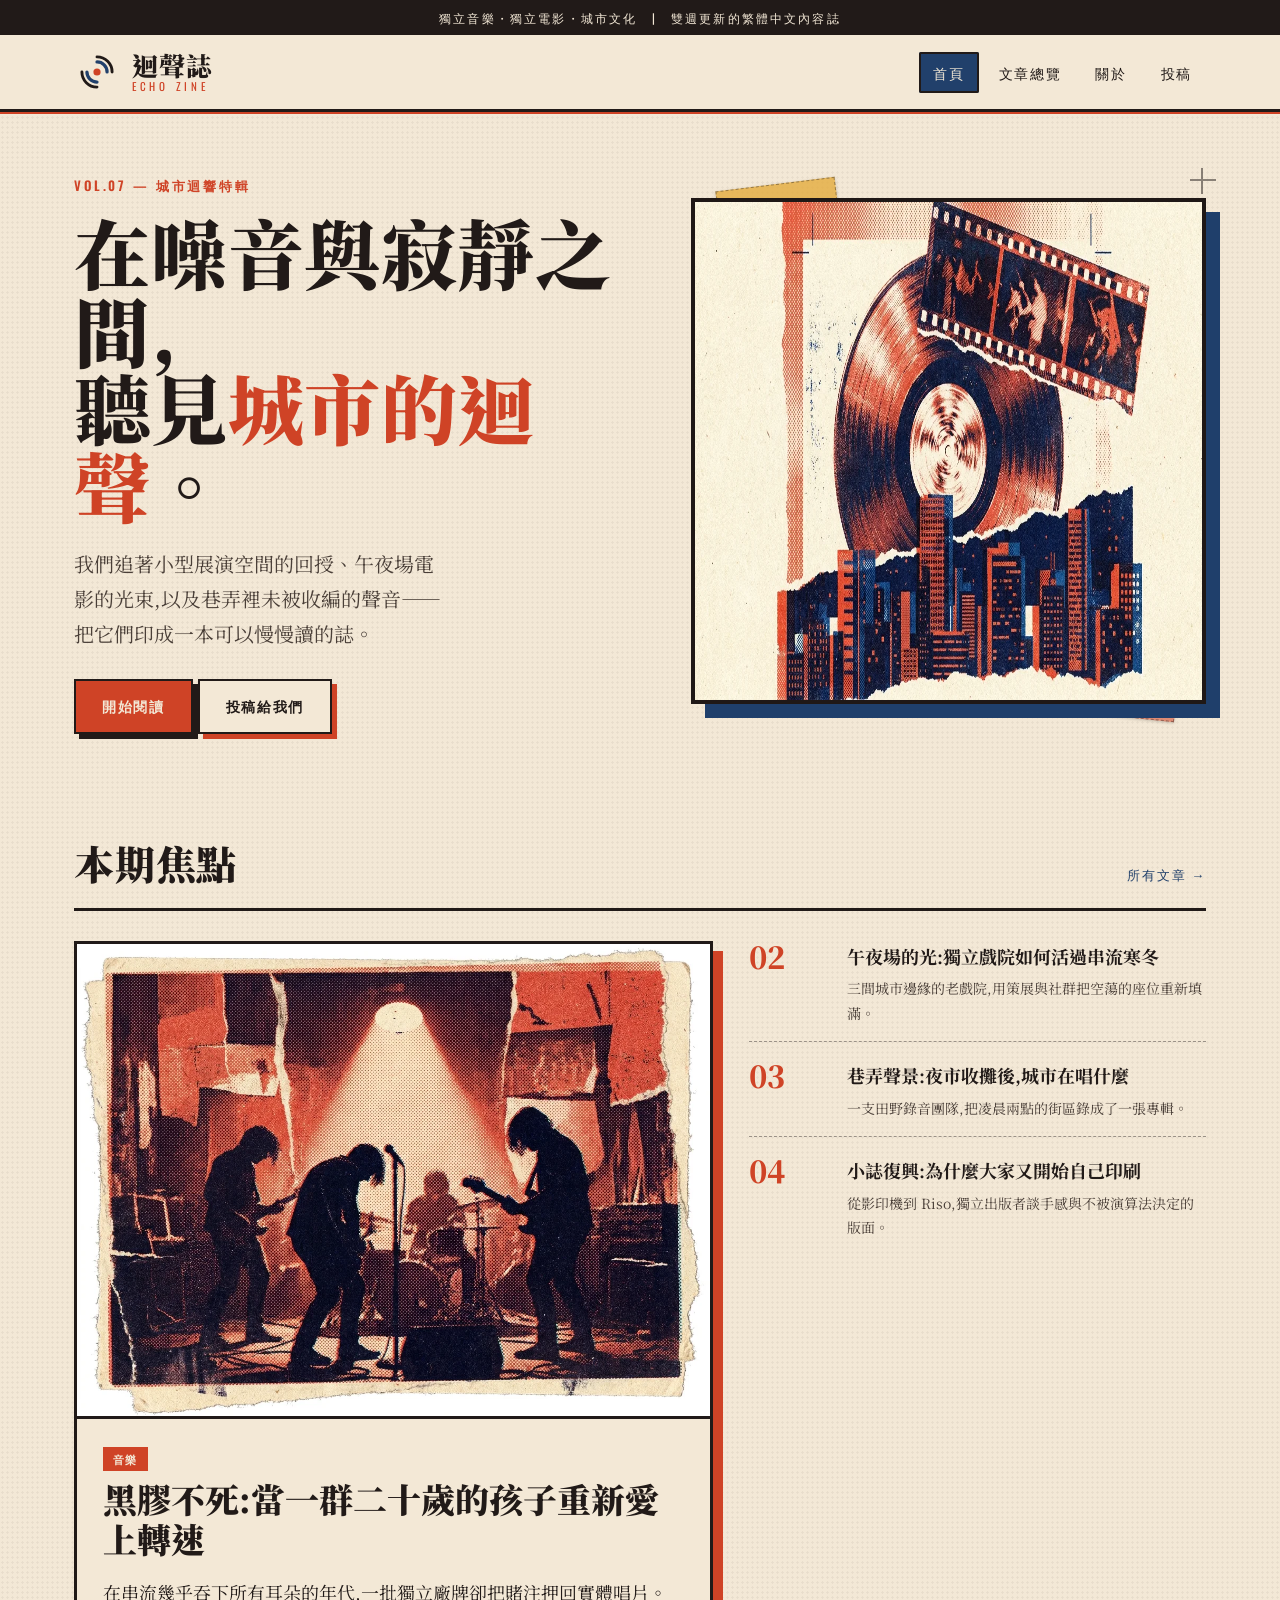
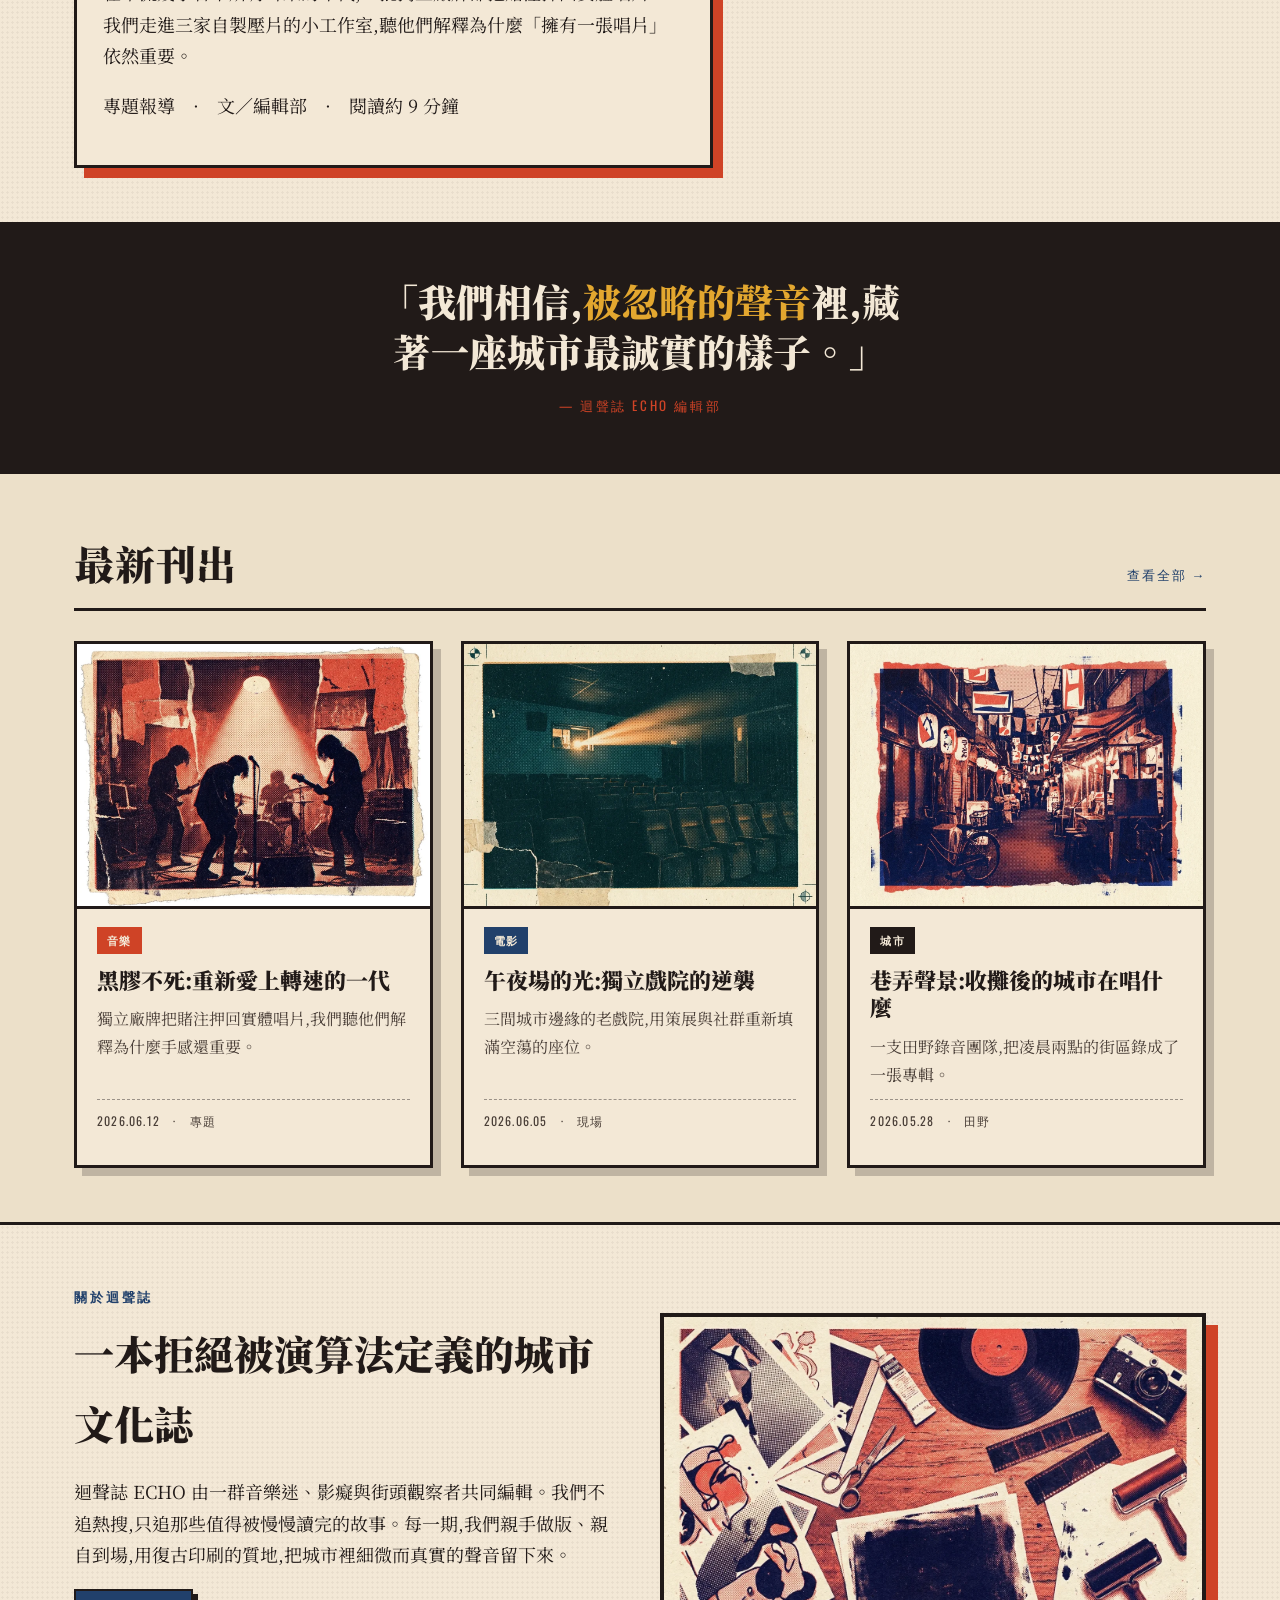
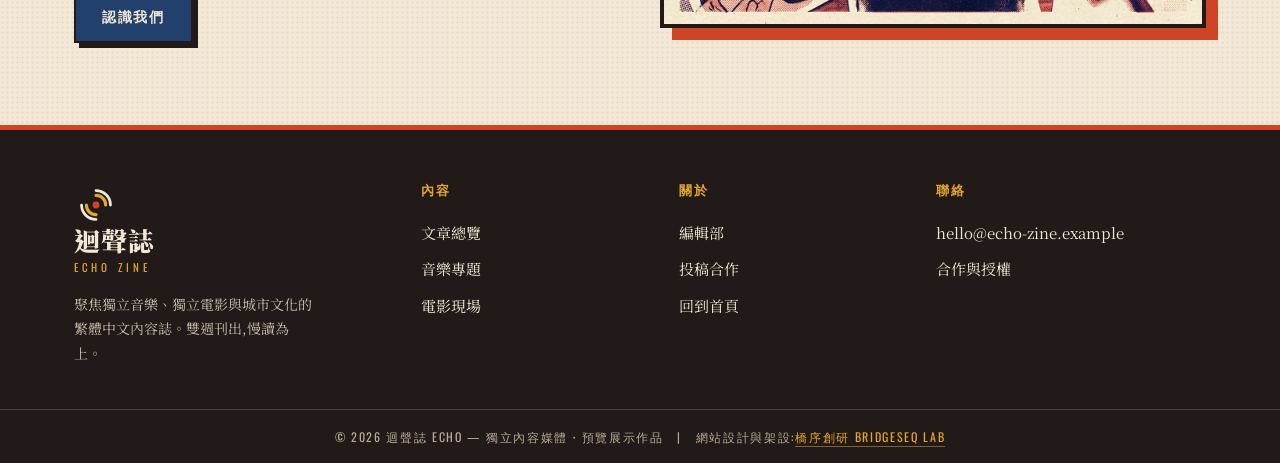
==== commit c2f6ab38: "footer:橋序創研 加上 bridgeseqlab.com 連結" ====
--- a/index.html
+++ b/index.html
@@ -213,7 +213,7 @@
       <a href="./submit.html">合作與授權</a>
     </div>
   </div>
-  <div class="footer-bottom">© <span data-year>2026</span> 迴聲誌 ECHO — 獨立內容媒體・預覽展示作品　|　設計來自橋序創研 BridgeSeq Lab</div>
+  <div class="footer-bottom">© <span data-year>2026</span> 迴聲誌 ECHO — 獨立內容媒體・預覽展示作品　|　網站設計與架設:<a href="https://bridgeseqlab.com" target="_blank" rel="noopener">橋序創研 BridgeSeq Lab</a></div>
 </footer>
 <script src="./main.js"></script>
 </body>
--- a/style.css
+++ b/style.css
@@ -269,6 +269,8 @@
 .footer-bottom{border-top:1px solid rgba(243,232,214,.18);text-align:center;
   font-family:var(--font-label);text-transform:uppercase;letter-spacing:.14em;font-size:12px;
   color:#b9ab97;padding:16px;}
+.footer-bottom a{color:var(--mustard);text-decoration:none;border-bottom:1px solid rgba(227,167,47,.5);padding-bottom:1px;}
+.footer-bottom a:hover{color:var(--paper);border-bottom-color:var(--paper);}
 
 /* ---------- Responsive ---------- */
 @media(max-width:900px){
